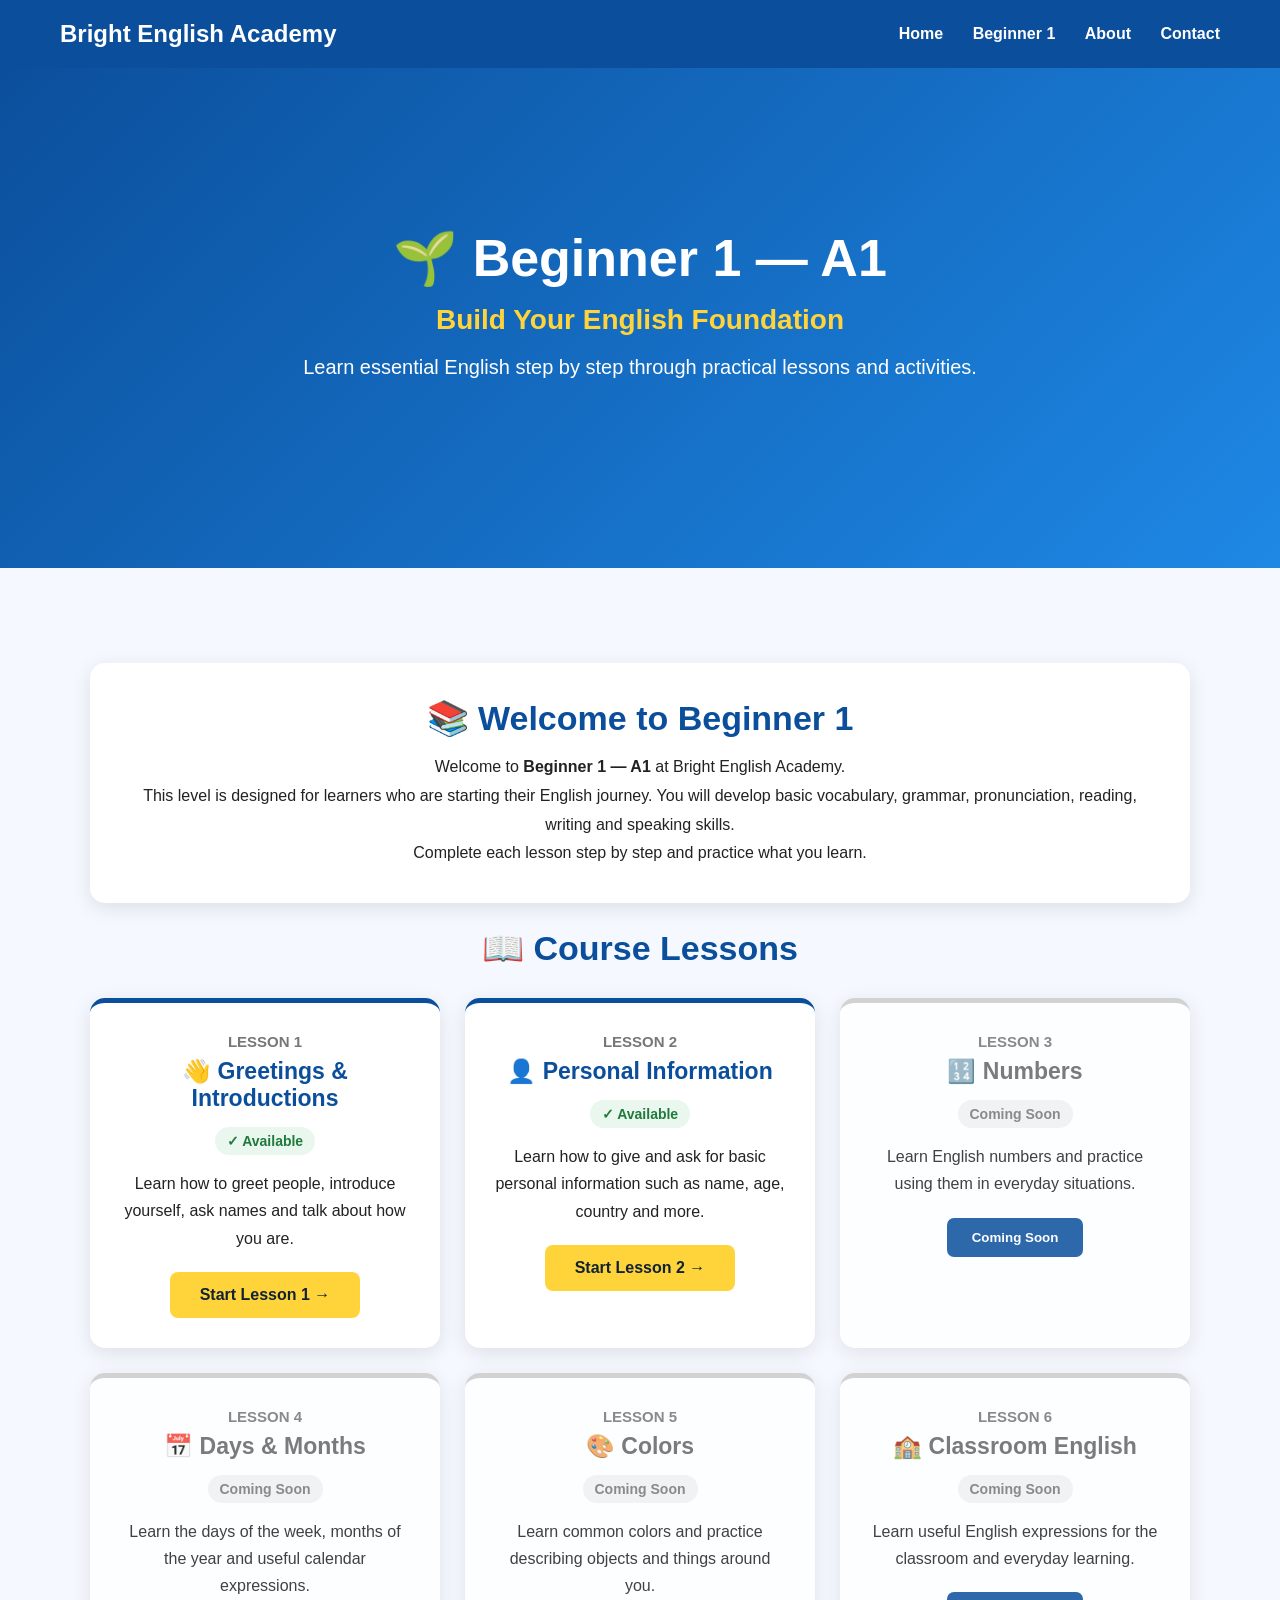
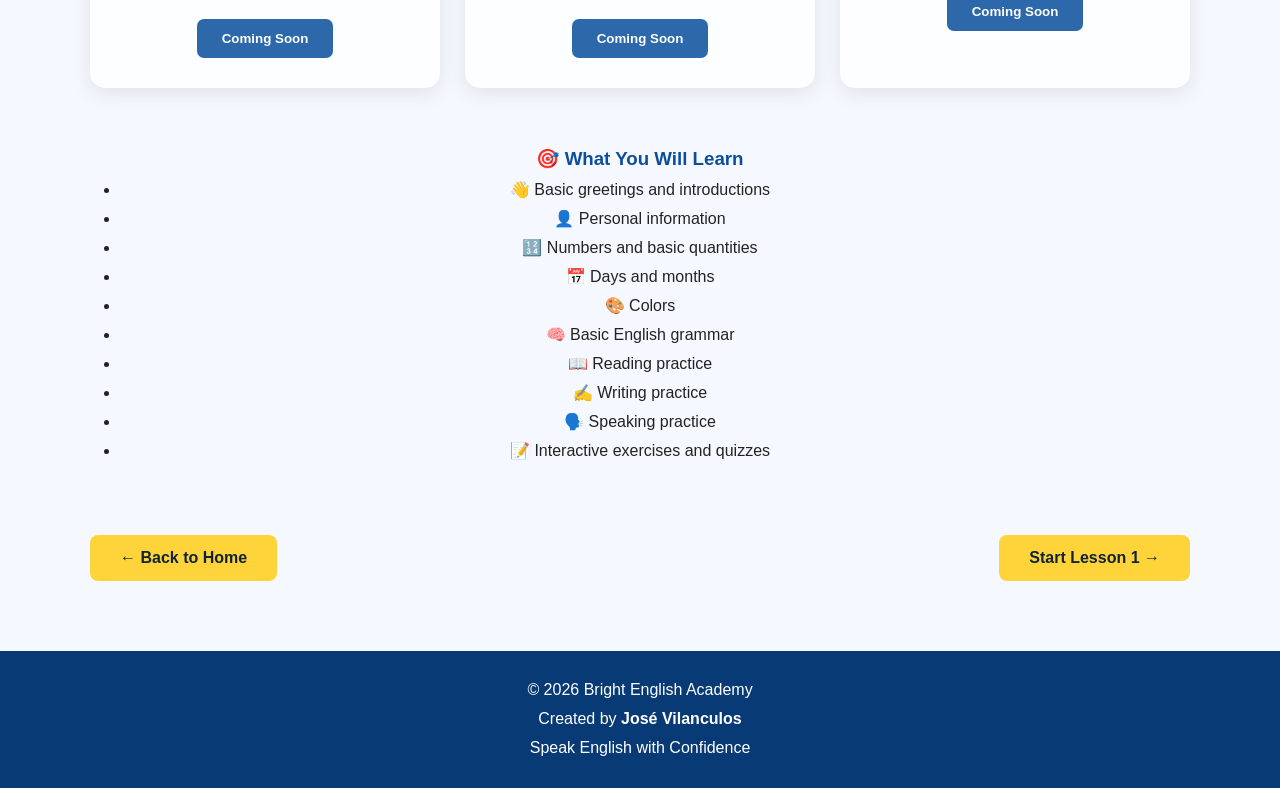
==== beginner1.html @ e166fc1c "Create beginner1.html" ====
<!DOCTYPE html>
<html lang="en">

<head>

    <meta charset="UTF-8">

    <meta name="viewport"
          content="width=device-width, initial-scale=1.0">

    <meta name="description"
          content="Bright English Academy - Beginner 1 A1 English course with structured lessons, vocabulary, grammar, reading, writing and speaking practice.">

    <title>Beginner 1 — A1 | Bright English Academy</title>

    <link rel="stylesheet" href="style.css">

    <style>

        .course-container {
            max-width: 1100px;
            margin: auto;
        }

        .course-intro {
            background: white;
            padding: 35px;
            margin: 25px 0;
            border-radius: 15px;
            box-shadow: 0 5px 20px rgba(0,0,0,0.10);
            text-align: center;
        }

        .course-intro h2 {
            color: #0b4f9c;
            margin-bottom: 15px;
        }

        .course-intro p {
            line-height: 1.8;
        }

        .lessons-grid {
            display: grid;
            grid-template-columns: repeat(auto-fit, minmax(280px, 1fr));
            gap: 25px;
            margin-top: 30px;
        }

        .lesson-item {
            background: white;
            padding: 30px;
            border-radius: 15px;
            box-shadow: 0 5px 20px rgba(0,0,0,0.10);
            transition: transform 0.2s ease,
                        box-shadow 0.2s ease;
        }

        .lesson-item:hover {
            transform: translateY(-5px);
            box-shadow: 0 8px 25px rgba(0,0,0,0.15);
        }

        .lesson-number {
            font-size: 15px;
            font-weight: bold;
            color: #777;
            margin-bottom: 8px;
            text-transform: uppercase;
        }

        .lesson-item h3 {
            color: #0b4f9c;
            font-size: 23px;
            margin-bottom: 15px;
        }

        .lesson-item p {
            line-height: 1.7;
            margin-bottom: 20px;
        }

        .lesson-item .button {
            display: inline-block;
        }

        .available {
            border-top: 5px solid #0b4f9c;
        }

        .coming-soon {
            border-top: 5px solid #ccc;
            opacity: 0.85;
        }

        .coming-soon h3 {
            color: #666;
        }

        .status {
            display: inline-block;
            padding: 6px 12px;
            border-radius: 20px;
            background: #e9f7ef;
            color: #217a3b;
            font-size: 14px;
            font-weight: bold;
            margin-bottom: 15px;
        }

        .status-soon {
            background: #f1f1f1;
            color: #777;
        }

        .course-info {
            background: #f5f9ff;
            padding: 30px;
            border-radius: 15px;
            margin-top: 30px;
        }

        .course-info h3 {
            color: #0b4f9c;
        }

        .course-info li {
            margin: 10px 0;
        }

        .navigation-buttons {
            display: flex;
            justify-content: space-between;
            gap: 15px;
            margin-top: 35px;
            flex-wrap: wrap;
        }

        @media (max-width: 700px) {

            .course-intro,
            .lesson-item,
            .course-info {
                padding: 20px;
            }

            .navigation-buttons {
                flex-direction: column;
            }

            .navigation-buttons .button {
                text-align: center;
            }

        }

    </style>

</head>


<body>


<!-- HEADER -->

<header>

    <div class="logo">
        Bright English Academy
    </div>

    <nav>

        <a href="index.html">
            Home
        </a>

        <a href="beginner1.html">
            Beginner 1
        </a>

        <a href="about.html">
            About
        </a>

        <a href="index.html#contact">
            Contact
        </a>

    </nav>

</header>


<!-- HERO -->

<section class="hero">

    <div>

        <h1>
            🌱 Beginner 1 — A1
        </h1>

        <h2>
            Build Your English Foundation
        </h2>

        <p>
            Learn essential English step by step
            through practical lessons and activities.
        </p>

    </div>

</section>


<!-- COURSE CONTENT -->

<section class="section">

<div class="course-container">


    <!-- INTRODUCTION -->

    <div class="course-intro">

        <h2>
            📚 Welcome to Beginner 1
        </h2>

        <p>

            Welcome to <strong>Beginner 1 — A1</strong>
            at Bright English Academy.

        </p>

        <p>

            This level is designed for learners
            who are starting their English journey.
            You will develop basic vocabulary,
            grammar, pronunciation, reading,
            writing and speaking skills.

        </p>

        <p>

            Complete each lesson step by step
            and practice what you learn.

        </p>

    </div>


    <!-- LESSONS -->

    <h2>
        📖 Course Lessons
    </h2>


    <div class="lessons-grid">


        <!-- LESSON 1 -->

        <div class="lesson-item available">

            <div class="lesson-number">
                Lesson 1
            </div>

            <h3>
                👋 Greetings & Introductions
            </h3>

            <span class="status">
                ✓ Available
            </span>

            <p>

                Learn how to greet people,
                introduce yourself, ask names
                and talk about how you are.

            </p>

            <a href="lesson1.html"
               class="button">

                Start Lesson 1 →

            </a>

        </div>


        <!-- LESSON 2 -->

        <div class="lesson-item available">

            <div class="lesson-number">
                Lesson 2
            </div>

            <h3>
                👤 Personal Information
            </h3>

            <span class="status">
                ✓ Available
            </span>

            <p>

                Learn how to give and ask for
                basic personal information such
                as name, age, country and more.

            </p>

            <a href="lesson2.html"
               class="button">

                Start Lesson 2 →

            </a>

        </div>


        <!-- LESSON 3 -->

        <div class="lesson-item coming-soon">

            <div class="lesson-number">
                Lesson 3
            </div>

            <h3>
                🔢 Numbers
            </h3>

            <span class="status status-soon">
                Coming Soon
            </span>

            <p>

                Learn English numbers and practice
                using them in everyday situations.

            </p>

            <button disabled>
                Coming Soon
            </button>

        </div>


        <!-- LESSON 4 -->

        <div class="lesson-item coming-soon">

            <div class="lesson-number">
                Lesson 4
            </div>

            <h3>
                📅 Days & Months
            </h3>

            <span class="status status-soon">
                Coming Soon
            </span>

            <p>

                Learn the days of the week,
                months of the year and useful
                calendar expressions.

            </p>

            <button disabled>
                Coming Soon
            </button>

        </div>


        <!-- LESSON 5 -->

        <div class="lesson-item coming-soon">

            <div class="lesson-number">
                Lesson 5
            </div>

            <h3>
                🎨 Colors
            </h3>

            <span class="status status-soon">
                Coming Soon
            </span>

            <p>

                Learn common colors and practice
                describing objects and things around you.

            </p>

            <button disabled>
                Coming Soon
            </button>

        </div>


        <!-- LESSON 6 -->

        <div class="lesson-item coming-soon">

            <div class="lesson-number">
                Lesson 6
            </div>

            <h3>
                🏫 Classroom English
            </h3>

            <span class="status status-soon">
                Coming Soon
            </span>

            <p>

                Learn useful English expressions
                for the classroom and everyday learning.

            </p>

            <button disabled>
                Coming Soon
            </button>

        </div>


    </div>


    <!-- COURSE INFORMATION -->

    <div class="course-info">

        <h3>
            🎯 What You Will Learn
        </h3>

        <ul>

            <li>
                👋 Basic greetings and introductions
            </li>

            <li>
                👤 Personal information
            </li>

            <li>
                🔢 Numbers and basic quantities
            </li>

            <li>
                📅 Days and months
            </li>

            <li>
                🎨 Colors
            </li>

            <li>
                🧠 Basic English grammar
            </li>

            <li>
                📖 Reading practice
            </li>

            <li>
                ✍️ Writing practice
            </li>

            <li>
                🗣️ Speaking practice
            </li>

            <li>
                📝 Interactive exercises and quizzes
            </li>

        </ul>

    </div>


    <!-- NAVIGATION -->

    <div class="navigation-buttons">

        <a href="index.html"
           class="button">

            ← Back to Home

        </a>

        <a href="lesson1.html"
           class="button">

            Start Lesson 1 →

        </a>

    </div>


</div>

</section>


<!-- FOOTER -->

<footer>

    <p>
        © 2026 Bright English Academy
    </p>

    <p>
        Created by <strong>José Vilanculos</strong>
    </p>

    <p>
        Speak English with Confidence
    </p>

</footer>


</body>

</html>
---- style.css ----
* {
    margin: 0;
    padding: 0;
    box-sizing: border-box;
}

body {
    font-family: Arial, sans-serif;
    background: #f5f9ff;
    color: #222;
}

header {
    background: #0b4f9c;
    color: white;
    padding: 20px 60px;
    display: flex;
    justify-content: space-between;
    align-items: center;
}

.logo {
    font-size: 24px;
    font-weight: bold;
}

nav a {
    color: white;
    text-decoration: none;
    margin-left: 25px;
    font-weight: bold;
}

nav a:hover {
    color: #ffd43b;
}

.hero {
    min-height: 500px;
    display: flex;
    align-items: center;
    justify-content: center;
    text-align: center;
    padding: 50px 20px;
    background: linear-gradient(135deg, #0b4f9c, #1e88e5);
    color: white;
}

.hero h1 {
    font-size: 52px;
    margin-bottom: 15px;
}

.hero h2 {
    font-size: 28px;
    color: #ffd43b;
    margin-bottom: 20px;
}

.hero p {
    font-size: 20px;
    margin-bottom: 30px;
}

.button {
    display: inline-block;
    background: #ffd43b;
    color: #123;
    padding: 14px 30px;
    border-radius: 8px;
    text-decoration: none;
    font-weight: bold;
}

.button:hover {
    background: white;
}

.section {
    padding: 70px 20px;
    text-align: center;
}

.section h2 {
    color: #0b4f9c;
    font-size: 34px;
    margin-bottom: 30px;
}

.card {
    max-width: 500px;
    margin: auto;
    background: white;
    padding: 35px;
    border-radius: 15px;
    box-shadow: 0 5px 20px rgba(0, 0, 0, 0.12);
}

.card h3 {
    color: #0b4f9c;
    font-size: 28px;
    margin-bottom: 15px;
}

.card p {
    line-height: 1.7;
    margin-bottom: 20px;
}

button {
    background: #0b4f9c;
    color: white;
    border: none;
    padding: 12px 25px;
    border-radius: 7px;
    cursor: pointer;
    font-weight: bold;
}

button:hover {
    background: #083b75;
}

#about p,
#contact p {
    max-width: 700px;
    margin: 12px auto;
    line-height: 1.7;
}

footer {
    background: #083b75;
    color: white;
    text-align: center;
    padding: 25px;
    line-height: 1.8;
}
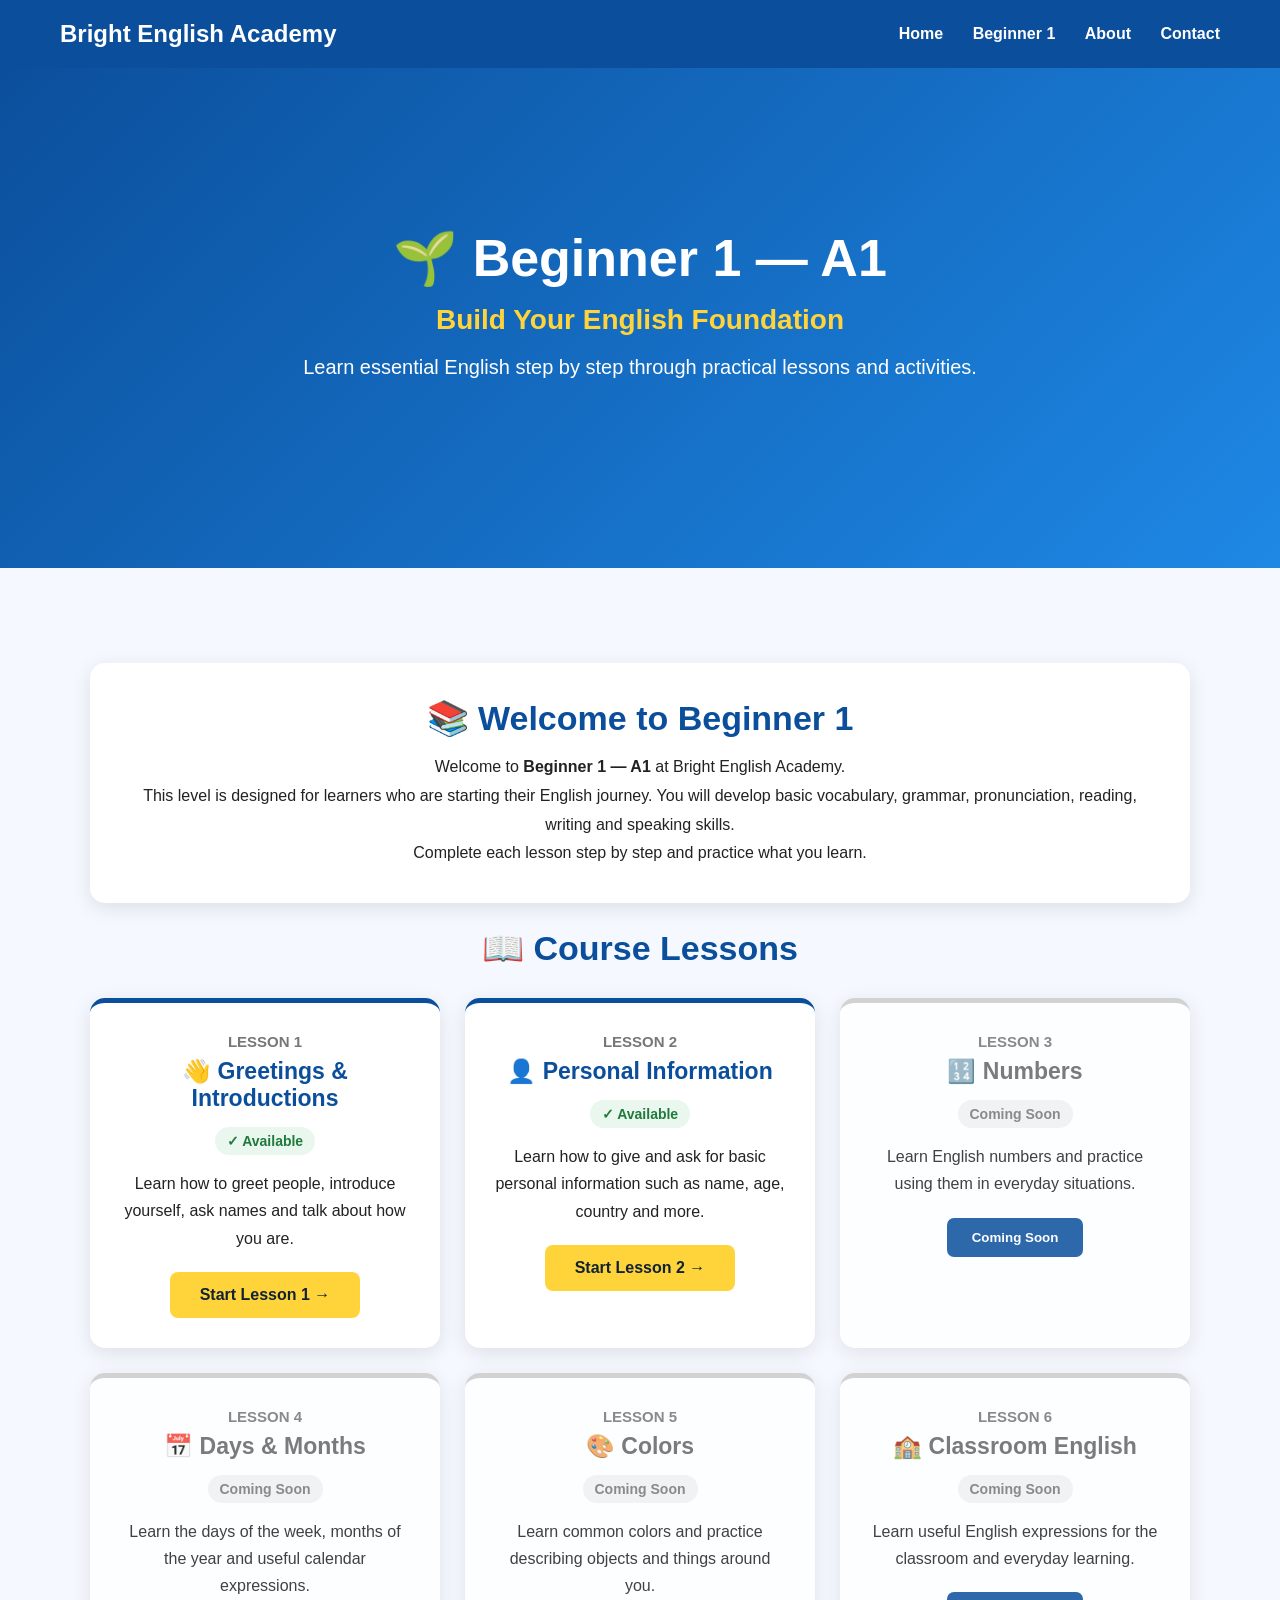
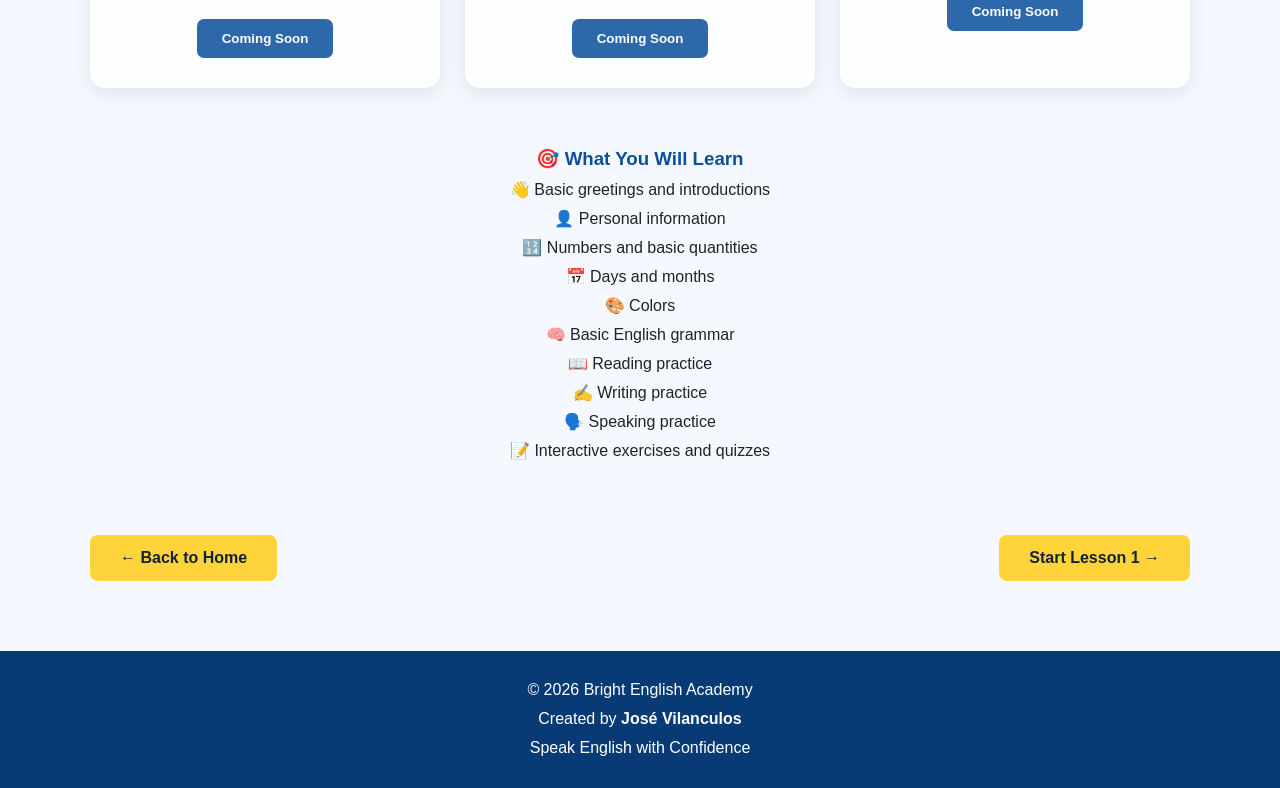
==== commit c5d2776b: "Update beginner1.html" ====
--- a/beginner1.html
+++ b/beginner1.html
@@ -469,7 +469,7 @@
             🎯 What You Will Learn
         </h3>
 
-        <ul>
+        <ul style="list-style: none; padding-left: 0;">
 
             <li>
                 👋 Basic greetings and introductions
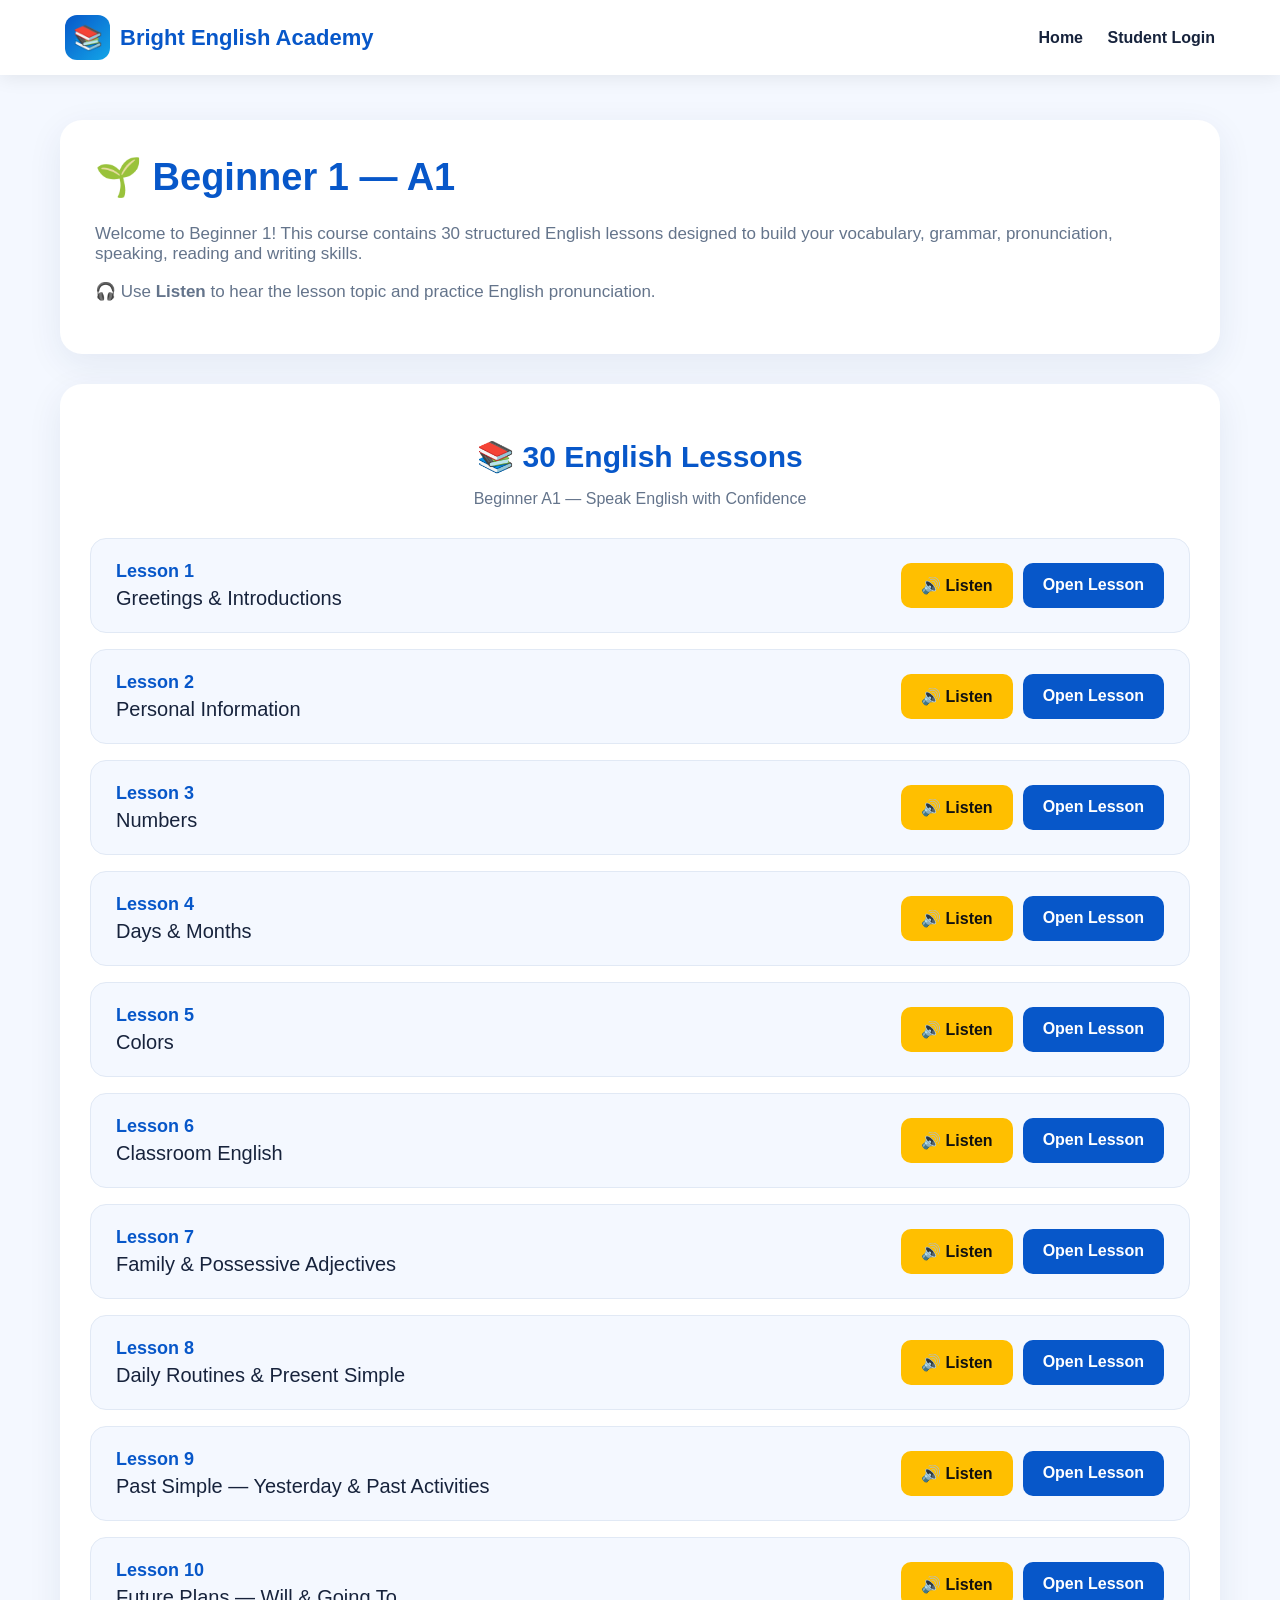
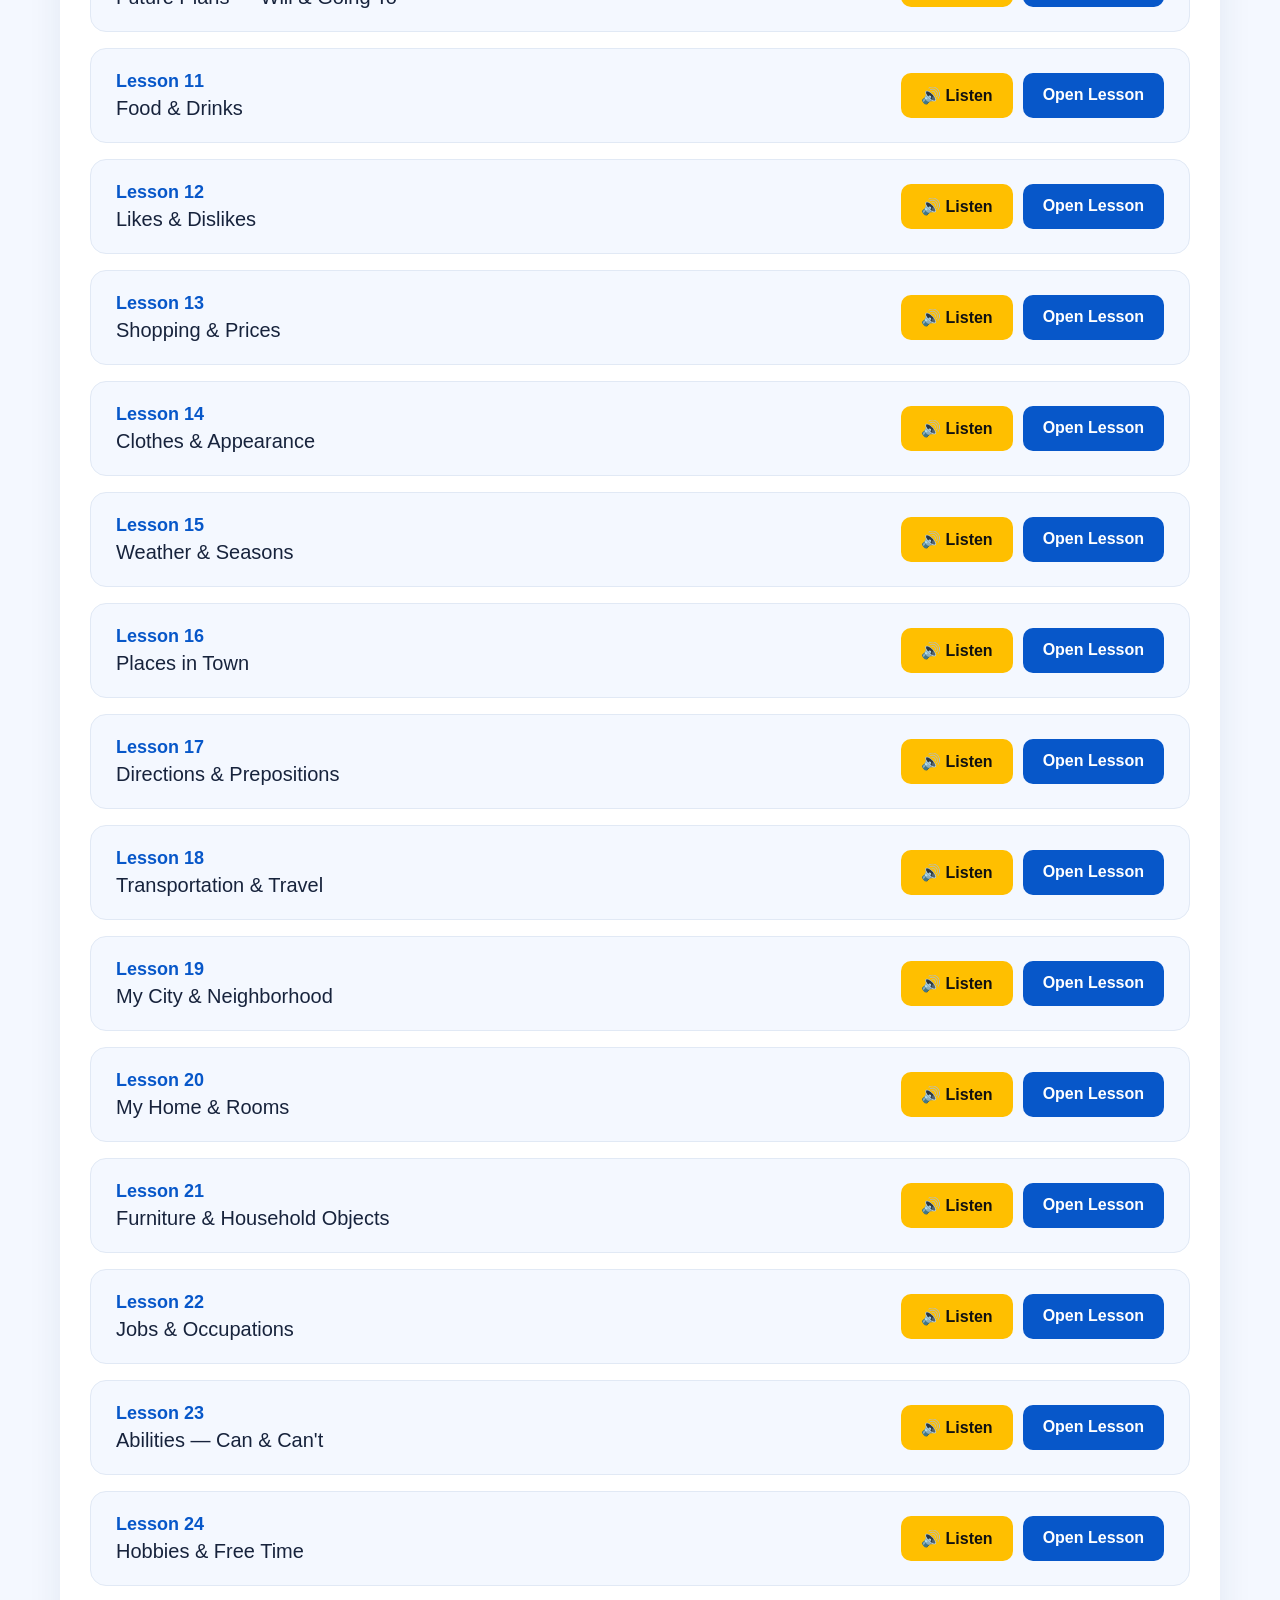
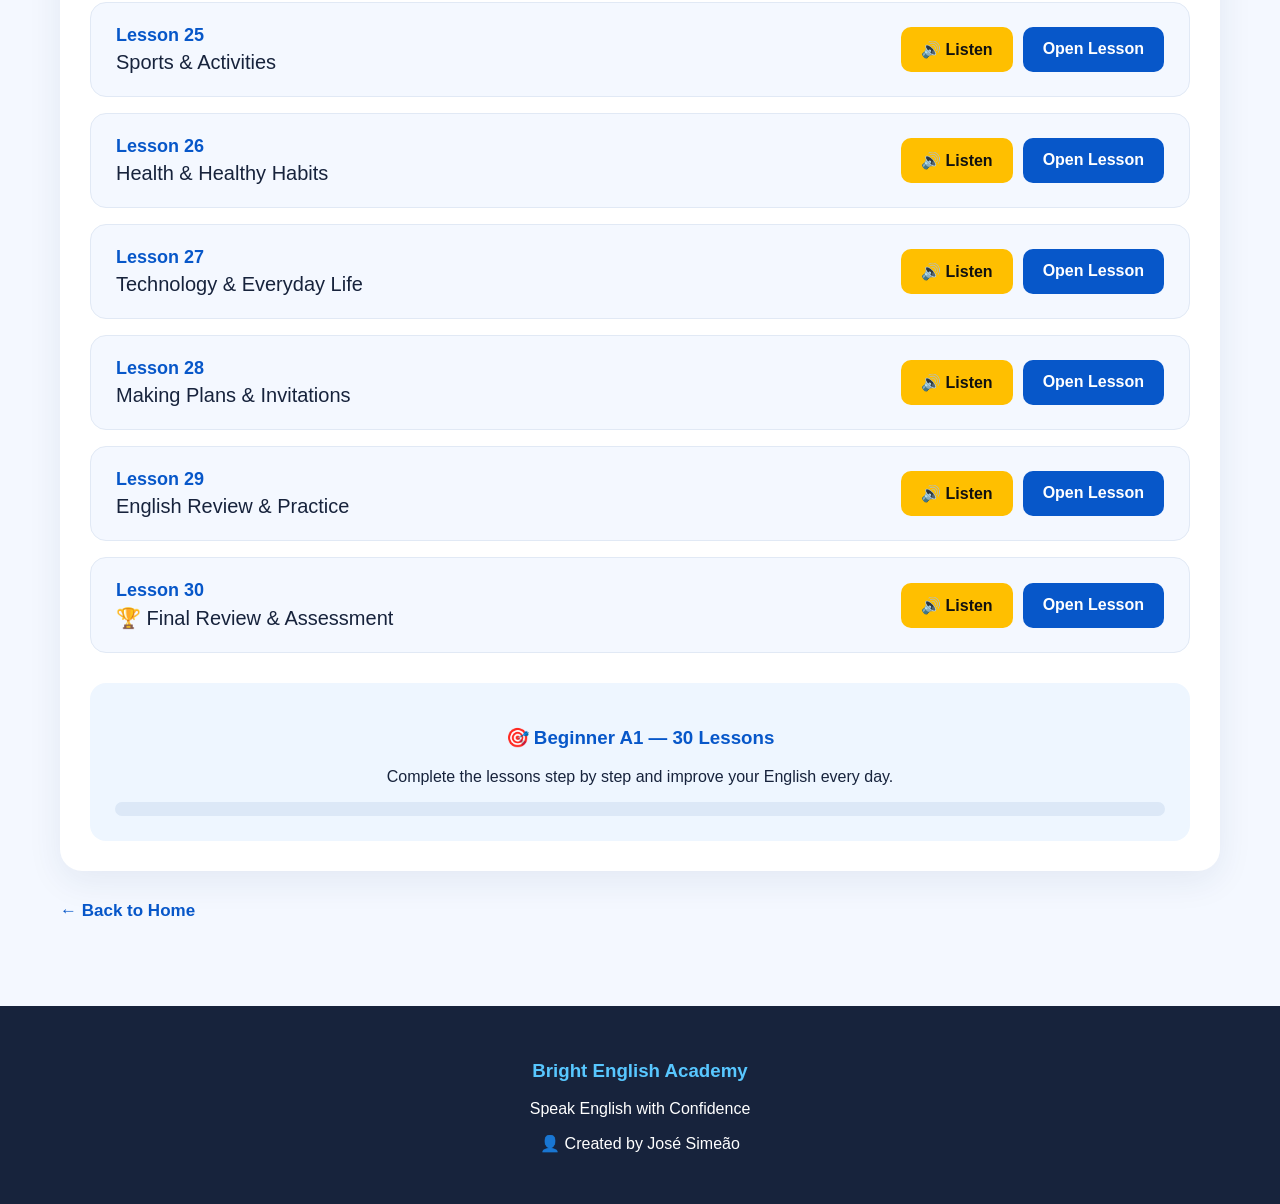
==== commit 16194b8e: "Add files via upload" ====
--- a/beginner1.html
+++ b/beginner1.html
@@ -1,566 +1,1582 @@
-<!DOCTYPE html>
-<html lang="en">
-
-<head>
-
-    <meta charset="UTF-8">
-
-    <meta name="viewport"
-          content="width=device-width, initial-scale=1.0">
-
-    <meta name="description"
-          content="Bright English Academy - Beginner 1 A1 English course with structured lessons, vocabulary, grammar, reading, writing and speaking practice.">
-
-    <title>Beginner 1 — A1 | Bright English Academy</title>
-
-    <link rel="stylesheet" href="style.css">
-
-    <style>
-
-        .course-container {
-            max-width: 1100px;
-            margin: auto;
-        }
-
-        .course-intro {
-            background: white;
-            padding: 35px;
-            margin: 25px 0;
-            border-radius: 15px;
-            box-shadow: 0 5px 20px rgba(0,0,0,0.10);
-            text-align: center;
-        }
-
-        .course-intro h2 {
-            color: #0b4f9c;
-            margin-bottom: 15px;
-        }
-
-        .course-intro p {
-            line-height: 1.8;
-        }
-
-        .lessons-grid {
-            display: grid;
-            grid-template-columns: repeat(auto-fit, minmax(280px, 1fr));
-            gap: 25px;
-            margin-top: 30px;
-        }
-
-        .lesson-item {
-            background: white;
-            padding: 30px;
-            border-radius: 15px;
-            box-shadow: 0 5px 20px rgba(0,0,0,0.10);
-            transition: transform 0.2s ease,
-                        box-shadow 0.2s ease;
-        }
-
-        .lesson-item:hover {
-            transform: translateY(-5px);
-            box-shadow: 0 8px 25px rgba(0,0,0,0.15);
-        }
-
-        .lesson-number {
-            font-size: 15px;
-            font-weight: bold;
-            color: #777;
-            margin-bottom: 8px;
-            text-transform: uppercase;
-        }
-
-        .lesson-item h3 {
-            color: #0b4f9c;
-            font-size: 23px;
-            margin-bottom: 15px;
-        }
-
-        .lesson-item p {
-            line-height: 1.7;
-            margin-bottom: 20px;
-        }
-
-        .lesson-item .button {
-            display: inline-block;
-        }
-
-        .available {
-            border-top: 5px solid #0b4f9c;
-        }
-
-        .coming-soon {
-            border-top: 5px solid #ccc;
-            opacity: 0.85;
-        }
-
-        .coming-soon h3 {
-            color: #666;
-        }
-
-        .status {
-            display: inline-block;
-            padding: 6px 12px;
-            border-radius: 20px;
-            background: #e9f7ef;
-            color: #217a3b;
-            font-size: 14px;
-            font-weight: bold;
-            margin-bottom: 15px;
-        }
-
-        .status-soon {
-            background: #f1f1f1;
-            color: #777;
-        }
-
-        .course-info {
-            background: #f5f9ff;
-            padding: 30px;
-            border-radius: 15px;
-            margin-top: 30px;
-        }
-
-        .course-info h3 {
-            color: #0b4f9c;
-        }
-
-        .course-info li {
-            margin: 10px 0;
-        }
-
-        .navigation-buttons {
-            display: flex;
-            justify-content: space-between;
-            gap: 15px;
-            margin-top: 35px;
-            flex-wrap: wrap;
-        }
-
-        @media (max-width: 700px) {
-
-            .course-intro,
-            .lesson-item,
-            .course-info {
-                padding: 20px;
-            }
-
-            .navigation-buttons {
-                flex-direction: column;
-            }
-
-            .navigation-buttons .button {
-                text-align: center;
-            }
-
-        }
-
-    </style>
-
-</head>
-
-
-<body>
-
-
-<!-- HEADER -->
-
-<header>
-
-    <div class="logo">
-        Bright English Academy
-    </div>
-
-    <nav>
-
-        <a href="index.html">
-            Home
-        </a>
-
-        <a href="beginner1.html">
-            Beginner 1
-        </a>
-
-        <a href="about.html">
-            About
-        </a>
-
-        <a href="index.html#contact">
-            Contact
-        </a>
-
-    </nav>
-
-</header>
-
-
-<!-- HERO -->
-
-<section class="hero">
-
-    <div>
-
-        <h1>
-            🌱 Beginner 1 — A1
-        </h1>
-
-        <h2>
-            Build Your English Foundation
-        </h2>
-
-        <p>
-            Learn essential English step by step
-            through practical lessons and activities.
-        </p>
-
-    </div>
-
-</section>
-
-
-<!-- COURSE CONTENT -->
-
-<section class="section">
-
-<div class="course-container">
-
-
-    <!-- INTRODUCTION -->
-
-    <div class="course-intro">
-
-        <h2>
-            📚 Welcome to Beginner 1
-        </h2>
-
-        <p>
-
-            Welcome to <strong>Beginner 1 — A1</strong>
-            at Bright English Academy.
-
-        </p>
-
-        <p>
-
-            This level is designed for learners
-            who are starting their English journey.
-            You will develop basic vocabulary,
-            grammar, pronunciation, reading,
-            writing and speaking skills.
-
-        </p>
-
-        <p>
-
-            Complete each lesson step by step
-            and practice what you learn.
-
-        </p>
-
-    </div>
-
-
-    <!-- LESSONS -->
-
-    <h2>
-        📖 Course Lessons
-    </h2>
-
-
-    <div class="lessons-grid">
-
-
-        <!-- LESSON 1 -->
-
-        <div class="lesson-item available">
-
-            <div class="lesson-number">
-                Lesson 1
-            </div>
-
-            <h3>
-                👋 Greetings & Introductions
-            </h3>
-
-            <span class="status">
-                ✓ Available
-            </span>
-
-            <p>
-
-                Learn how to greet people,
-                introduce yourself, ask names
-                and talk about how you are.
-
-            </p>
-
-            <a href="lesson1.html"
-               class="button">
-
-                Start Lesson 1 →
-
-            </a>
-
-        </div>
-
-
-        <!-- LESSON 2 -->
-
-        <div class="lesson-item available">
-
-            <div class="lesson-number">
-                Lesson 2
-            </div>
-
-            <h3>
-                👤 Personal Information
-            </h3>
-
-            <span class="status">
-                ✓ Available
-            </span>
-
-            <p>
-
-                Learn how to give and ask for
-                basic personal information such
-                as name, age, country and more.
-
-            </p>
-
-            <a href="lesson2.html"
-               class="button">
-
-                Start Lesson 2 →
-
-            </a>
-
-        </div>
-
-
-        <!-- LESSON 3 -->
-
-        <div class="lesson-item coming-soon">
-
-            <div class="lesson-number">
-                Lesson 3
-            </div>
-
-            <h3>
-                🔢 Numbers
-            </h3>
-
-            <span class="status status-soon">
-                Coming Soon
-            </span>
-
-            <p>
-
-                Learn English numbers and practice
-                using them in everyday situations.
-
-            </p>
-
-            <button disabled>
-                Coming Soon
-            </button>
-
-        </div>
-
-
-        <!-- LESSON 4 -->
-
-        <div class="lesson-item coming-soon">
-
-            <div class="lesson-number">
-                Lesson 4
-            </div>
-
-            <h3>
-                📅 Days & Months
-            </h3>
-
-            <span class="status status-soon">
-                Coming Soon
-            </span>
-
-            <p>
-
-                Learn the days of the week,
-                months of the year and useful
-                calendar expressions.
-
-            </p>
-
-            <button disabled>
-                Coming Soon
-            </button>
-
-        </div>
-
-
-        <!-- LESSON 5 -->
-
-        <div class="lesson-item coming-soon">
-
-            <div class="lesson-number">
-                Lesson 5
-            </div>
-
-            <h3>
-                🎨 Colors
-            </h3>
-
-            <span class="status status-soon">
-                Coming Soon
-            </span>
-
-            <p>
-
-                Learn common colors and practice
-                describing objects and things around you.
-
-            </p>
-
-            <button disabled>
-                Coming Soon
-            </button>
-
-        </div>
-
-
-        <!-- LESSON 6 -->
-
-        <div class="lesson-item coming-soon">
-
-            <div class="lesson-number">
-                Lesson 6
-            </div>
-
-            <h3>
-                🏫 Classroom English
-            </h3>
-
-            <span class="status status-soon">
-                Coming Soon
-            </span>
-
-            <p>
-
-                Learn useful English expressions
-                for the classroom and everyday learning.
-
-            </p>
-
-            <button disabled>
-                Coming Soon
-            </button>
-
-        </div>
-
-
-    </div>
-
-
-    <!-- COURSE INFORMATION -->
-
-    <div class="course-info">
-
-        <h3>
-            🎯 What You Will Learn
-        </h3>
-
-        <ul style="list-style: none; padding-left: 0;">
-
-            <li>
-                👋 Basic greetings and introductions
-            </li>
-
-            <li>
-                👤 Personal information
-            </li>
-
-            <li>
-                🔢 Numbers and basic quantities
-            </li>
-
-            <li>
-                📅 Days and months
-            </li>
-
-            <li>
-                🎨 Colors
-            </li>
-
-            <li>
-                🧠 Basic English grammar
-            </li>
-
-            <li>
-                📖 Reading practice
-            </li>
-
-            <li>
-                ✍️ Writing practice
-            </li>
-
-            <li>
-                🗣️ Speaking practice
-            </li>
-
-            <li>
-                📝 Interactive exercises and quizzes
-            </li>
-
-        </ul>
-
-    </div>
-
-
-    <!-- NAVIGATION -->
-
-    <div class="navigation-buttons">
-
-        <a href="index.html"
-           class="button">
-
-            ← Back to Home
-
-        </a>
-
-        <a href="lesson1.html"
-           class="button">
-
-            Start Lesson 1 →
-
-        </a>
-
-    </div>
-
-
-</div>
-
-</section>
-
-
-<!-- FOOTER -->
-
-<footer>
-
-    <p>
-        © 2026 Bright English Academy
-    </p>
-
-    <p>
-        Created by <strong>José Vilanculos</strong>
-    </p>
-
-    <p>
-        Speak English with Confidence
-    </p>
-
-</footer>
-
-
-</body>
-
-</html>
+<!DOCTYPE html>
+<html lang="en">
+
+<head>
+
+<meta charset="UTF-8">
+
+<meta name="viewport"
+      content="width=device-width, initial-scale=1.0">
+
+<meta name="description"
+      content="Bright English Academy - Beginner A1 English Course">
+
+<title>Beginner 1 A1 | Bright English Academy</title>
+
+<style>
+
+* {
+    box-sizing: border-box;
+}
+
+body {
+    margin: 0;
+    font-family: Arial, Helvetica, sans-serif;
+    background: #f4f8ff;
+    color: #17233c;
+}
+
+/* =========================
+   HEADER
+========================= */
+
+header {
+    background: white;
+    box-shadow: 0 3px 18px rgba(0,0,0,.08);
+    position: sticky;
+    top: 0;
+    z-index: 1000;
+}
+
+.header-container {
+    max-width: 1200px;
+    margin: auto;
+    padding: 15px 25px;
+
+    display: flex;
+    justify-content: space-between;
+    align-items: center;
+    gap: 20px;
+}
+
+.logo {
+    display: flex;
+    align-items: center;
+    gap: 10px;
+
+    color: #0757c9;
+    font-size: 22px;
+    font-weight: 800;
+}
+
+.logo-icon {
+    width: 45px;
+    height: 45px;
+
+    display: flex;
+    align-items: center;
+    justify-content: center;
+
+    border-radius: 12px;
+
+    background: linear-gradient(
+        135deg,
+        #0757c9,
+        #13a6e8
+    );
+
+    color: white;
+    font-size: 24px;
+}
+
+nav a {
+    text-decoration: none;
+    color: #17233c;
+    font-weight: bold;
+    margin-left: 20px;
+}
+
+nav a:hover {
+    color: #0757c9;
+}
+
+/* =========================
+   CONTAINER
+========================= */
+
+.container {
+    max-width: 1200px;
+    margin: auto;
+    padding: 45px 20px;
+}
+
+/* =========================
+   INTRO
+========================= */
+
+.intro {
+    background: white;
+    padding: 35px;
+
+    border-radius: 22px;
+
+    box-shadow:
+        0 10px 35px rgba(20,53,100,.08);
+
+    margin-bottom: 30px;
+}
+
+.intro h1 {
+    color: #0757c9;
+    margin-top: 0;
+    font-size: 38px;
+}
+
+.intro p {
+    color: #64748b;
+    font-size: 17px;
+}
+
+/* =========================
+   COURSE CARD
+========================= */
+
+.course-card {
+    background: white;
+
+    border-radius: 22px;
+
+    padding: 30px;
+
+    box-shadow:
+        0 10px 35px rgba(20,53,100,.08);
+}
+
+.course-title {
+    text-align: center;
+    margin-bottom: 30px;
+}
+
+.course-title h2 {
+    color: #0757c9;
+    font-size: 30px;
+    margin-bottom: 8px;
+}
+
+.course-title p {
+    color: #64748b;
+}
+
+/* =========================
+   LESSON
+========================= */
+
+.lesson {
+    background: #f4f8ff;
+
+    border-radius: 16px;
+
+    padding: 22px 25px;
+
+    margin-bottom: 16px;
+
+    display: flex;
+
+    justify-content: space-between;
+
+    align-items: center;
+
+    gap: 20px;
+
+    border: 1px solid #e1e9f5;
+
+    transition: .25s;
+}
+
+.lesson:hover {
+    transform: translateY(-2px);
+
+    box-shadow:
+        0 8px 22px rgba(20,53,100,.08);
+}
+
+.lesson-info {
+    flex: 1;
+}
+
+.lesson-number {
+    color: #0757c9;
+
+    font-weight: 800;
+
+    font-size: 18px;
+
+    margin-bottom: 5px;
+}
+
+.lesson-title {
+    font-size: 20px;
+
+    color: #17233c;
+}
+
+/* =========================
+   BUTTONS
+========================= */
+
+.lesson-buttons {
+    display: flex;
+
+    gap: 10px;
+
+    flex-wrap: wrap;
+}
+
+.listen-btn,
+.open-btn {
+    border: none;
+
+    padding: 13px 20px;
+
+    border-radius: 10px;
+
+    font-size: 16px;
+
+    font-weight: bold;
+
+    cursor: pointer;
+
+    text-decoration: none;
+
+    display: inline-block;
+
+    transition: .2s;
+}
+
+.listen-btn {
+    background: #ffbf00;
+
+    color: #111;
+}
+
+.listen-btn:hover {
+    background: #e6a900;
+
+    transform: translateY(-2px);
+}
+
+.open-btn {
+    background: #0757c9;
+
+    color: white;
+}
+
+.open-btn:hover {
+    background: #06469f;
+
+    transform: translateY(-2px);
+}
+
+/* =========================
+   PROGRESS
+========================= */
+
+.progress-box {
+    margin-top: 30px;
+
+    padding: 25px;
+
+    border-radius: 16px;
+
+    background: #eef6ff;
+
+    text-align: center;
+}
+
+.progress-box h3 {
+    color: #0757c9;
+}
+
+.progress-bar {
+    width: 100%;
+
+    height: 14px;
+
+    background: #dce8f7;
+
+    border-radius: 20px;
+
+    overflow: hidden;
+
+    margin-top: 15px;
+}
+
+.progress-fill {
+    width: 0%;
+
+    height: 100%;
+
+    background: linear-gradient(
+        90deg,
+        #0757c9,
+        #13a6e8
+    );
+
+    border-radius: 20px;
+}
+
+/* =========================
+   BACK
+========================= */
+
+.back {
+    display: inline-block;
+
+    margin-top: 30px;
+
+    color: #0757c9;
+
+    text-decoration: none;
+
+    font-weight: bold;
+
+    font-size: 17px;
+}
+
+.back:hover {
+    text-decoration: underline;
+}
+
+/* =========================
+   FOOTER
+========================= */
+
+footer {
+    margin-top: 40px;
+
+    background: #17233c;
+
+    color: white;
+
+    text-align: center;
+
+    padding: 35px 20px;
+}
+
+footer h3 {
+    color: #58c7ff;
+}
+
+/* =========================
+   MOBILE
+========================= */
+
+@media(max-width:700px) {
+
+    .header-container {
+        flex-direction: column;
+    }
+
+    nav a {
+        margin: 0 8px;
+    }
+
+    .intro h1 {
+        font-size: 30px;
+    }
+
+    .lesson {
+        flex-direction: column;
+
+        align-items: flex-start;
+    }
+
+    .lesson-buttons {
+        width: 100%;
+    }
+
+    .listen-btn,
+    .open-btn {
+        flex: 1;
+
+        text-align: center;
+    }
+
+}
+
+</style>
+
+</head>
+
+
+<body>
+
+
+<!-- =========================
+     HEADER
+========================= -->
+
+<header>
+
+<div class="header-container">
+
+    <div class="logo">
+
+        <span class="logo-icon">
+            📚
+        </span>
+
+        Bright English Academy
+
+    </div>
+
+
+    <nav>
+
+        <a href="index.html">
+            Home
+        </a>
+
+        <a href="student-login.html">
+            Student Login
+        </a>
+
+    </nav>
+
+</div>
+
+</header>
+
+
+<!-- =========================
+     MAIN
+========================= -->
+
+<div class="container">
+
+
+<!-- INTRO -->
+
+<div class="intro">
+
+    <h1>
+        🌱 Beginner 1 — A1
+    </h1>
+
+    <p>
+        Welcome to Beginner 1!
+        This course contains 30 structured
+        English lessons designed to build
+        your vocabulary, grammar,
+        pronunciation, speaking, reading
+        and writing skills.
+    </p>
+
+    <p>
+        🎧 Use <strong>Listen</strong> to hear
+        the lesson topic and practice English
+        pronunciation.
+    </p>
+
+</div>
+
+
+<!-- COURSE -->
+
+<div class="course-card">
+
+<div class="course-title">
+
+    <h2>
+        📚 30 English Lessons
+    </h2>
+
+    <p>
+        Beginner A1 — Speak English with Confidence
+    </p>
+
+</div>
+
+
+<!-- =========================
+     LESSON 1
+========================= -->
+
+<div class="lesson">
+
+<div class="lesson-info">
+
+<div class="lesson-number">
+Lesson 1
+</div>
+
+<div class="lesson-title">
+Greetings & Introductions
+</div>
+
+</div>
+
+<div class="lesson-buttons">
+
+<button class="listen-btn"
+onclick="speak('Lesson 1. Greetings and Introductions')">
+🔊 Listen
+</button>
+
+<a href="lesson1.html"
+class="open-btn">
+Open Lesson
+</a>
+
+</div>
+
+</div>
+
+
+<!-- LESSON 2 -->
+
+<div class="lesson">
+
+<div class="lesson-info">
+
+<div class="lesson-number">
+Lesson 2
+</div>
+
+<div class="lesson-title">
+Personal Information
+</div>
+
+</div>
+
+<div class="lesson-buttons">
+
+<button class="listen-btn"
+onclick="speak('Lesson 2. Personal Information')">
+🔊 Listen
+</button>
+
+<a href="lesson2.html"
+class="open-btn">
+Open Lesson
+</a>
+
+</div>
+
+</div>
+
+
+<!-- LESSON 3 -->
+
+<div class="lesson">
+
+<div class="lesson-info">
+
+<div class="lesson-number">
+Lesson 3
+</div>
+
+<div class="lesson-title">
+Numbers
+</div>
+
+</div>
+
+<div class="lesson-buttons">
+
+<button class="listen-btn"
+onclick="speak('Lesson 3. Numbers')">
+🔊 Listen
+</button>
+
+<a href="lesson3.html"
+class="open-btn">
+Open Lesson
+</a>
+
+</div>
+
+</div>
+
+
+<!-- LESSON 4 -->
+
+<div class="lesson">
+
+<div class="lesson-info">
+
+<div class="lesson-number">
+Lesson 4
+</div>
+
+<div class="lesson-title">
+Days & Months
+</div>
+
+</div>
+
+<div class="lesson-buttons">
+
+<button class="listen-btn"
+onclick="speak('Lesson 4. Days and Months')">
+🔊 Listen
+</button>
+
+<a href="lesson4.html"
+class="open-btn">
+Open Lesson
+</a>
+
+</div>
+
+</div>
+
+
+<!-- LESSON 5 -->
+
+<div class="lesson">
+
+<div class="lesson-info">
+
+<div class="lesson-number">
+Lesson 5
+</div>
+
+<div class="lesson-title">
+Colors
+</div>
+
+</div>
+
+<div class="lesson-buttons">
+
+<button class="listen-btn"
+onclick="speak('Lesson 5. Colors')">
+🔊 Listen
+</button>
+
+<a href="lesson5.html"
+class="open-btn">
+Open Lesson
+</a>
+
+</div>
+
+</div>
+
+
+<!-- LESSON 6 -->
+
+<div class="lesson">
+
+<div class="lesson-info">
+
+<div class="lesson-number">
+Lesson 6
+</div>
+
+<div class="lesson-title">
+Classroom English
+</div>
+
+</div>
+
+<div class="lesson-buttons">
+
+<button class="listen-btn"
+onclick="speak('Lesson 6. Classroom English')">
+🔊 Listen
+</button>
+
+<a href="lesson6.html"
+class="open-btn">
+Open Lesson
+</a>
+
+</div>
+
+</div>
+
+
+<!-- LESSON 7 -->
+
+<div class="lesson">
+
+<div class="lesson-info">
+
+<div class="lesson-number">
+Lesson 7
+</div>
+
+<div class="lesson-title">
+Family & Possessive Adjectives
+</div>
+
+</div>
+
+<div class="lesson-buttons">
+
+<button class="listen-btn"
+onclick="speak('Lesson 7. Family and Possessive Adjectives')">
+🔊 Listen
+</button>
+
+<a href="lesson7.html"
+class="open-btn">
+Open Lesson
+</a>
+
+</div>
+
+</div>
+
+
+<!-- LESSON 8 -->
+
+<div class="lesson">
+
+<div class="lesson-info">
+
+<div class="lesson-number">
+Lesson 8
+</div>
+
+<div class="lesson-title">
+Daily Routines & Present Simple
+</div>
+
+</div>
+
+<div class="lesson-buttons">
+
+<button class="listen-btn"
+onclick="speak('Lesson 8. Daily Routines and Present Simple')">
+🔊 Listen
+</button>
+
+<a href="lesson8.html"
+class="open-btn">
+Open Lesson
+</a>
+
+</div>
+
+</div>
+
+
+<!-- LESSON 9 -->
+
+<div class="lesson">
+
+<div class="lesson-info">
+
+<div class="lesson-number">
+Lesson 9
+</div>
+
+<div class="lesson-title">
+Past Simple — Yesterday & Past Activities
+</div>
+
+</div>
+
+<div class="lesson-buttons">
+
+<button class="listen-btn"
+onclick="speak('Lesson 9. Past Simple. Yesterday and Past Activities')">
+🔊 Listen
+</button>
+
+<a href="lesson9.html"
+class="open-btn">
+Open Lesson
+</a>
+
+</div>
+
+</div>
+
+
+<!-- LESSON 10 -->
+
+<div class="lesson">
+
+<div class="lesson-info">
+
+<div class="lesson-number">
+Lesson 10
+</div>
+
+<div class="lesson-title">
+Future Plans — Will & Going To
+</div>
+
+</div>
+
+<div class="lesson-buttons">
+
+<button class="listen-btn"
+onclick="speak('Lesson 10. Future Plans. Will and Going To')">
+🔊 Listen
+</button>
+
+<a href="lesson10.html"
+class="open-btn">
+Open Lesson
+</a>
+
+</div>
+
+</div>
+
+
+<!-- =========================
+     LESSON 11
+========================= -->
+
+<div class="lesson">
+
+<div class="lesson-info">
+
+<div class="lesson-number">
+Lesson 11
+</div>
+
+<div class="lesson-title">
+Food & Drinks
+</div>
+
+</div>
+
+<div class="lesson-buttons">
+
+<button class="listen-btn"
+onclick="speak('Lesson 11. Food and Drinks')">
+🔊 Listen
+</button>
+
+<a href="lesson11.html"
+class="open-btn">
+Open Lesson
+</a>
+
+</div>
+
+</div>
+
+
+<!-- LESSON 12 -->
+
+<div class="lesson">
+
+<div class="lesson-info">
+
+<div class="lesson-number">
+Lesson 12
+</div>
+
+<div class="lesson-title">
+Likes & Dislikes
+</div>
+
+</div>
+
+<div class="lesson-buttons">
+
+<button class="listen-btn"
+onclick="speak('Lesson 12. Likes and Dislikes')">
+🔊 Listen
+</button>
+
+<a href="lesson12.html"
+class="open-btn">
+Open Lesson
+</a>
+
+</div>
+
+</div>
+
+
+<!-- LESSON 13 -->
+
+<div class="lesson">
+
+<div class="lesson-info">
+
+<div class="lesson-number">
+Lesson 13
+</div>
+
+<div class="lesson-title">
+Shopping & Prices
+</div>
+
+</div>
+
+<div class="lesson-buttons">
+
+<button class="listen-btn"
+onclick="speak('Lesson 13. Shopping and Prices')">
+🔊 Listen
+</button>
+
+<a href="lesson13.html"
+class="open-btn">
+Open Lesson
+</a>
+
+</div>
+
+</div>
+
+
+<!-- LESSON 14 -->
+
+<div class="lesson">
+
+<div class="lesson-info">
+
+<div class="lesson-number">
+Lesson 14
+</div>
+
+<div class="lesson-title">
+Clothes & Appearance
+</div>
+
+</div>
+
+<div class="lesson-buttons">
+
+<button class="listen-btn"
+onclick="speak('Lesson 14. Clothes and Appearance')">
+🔊 Listen
+</button>
+
+<a href="lesson14.html"
+class="open-btn">
+Open Lesson
+</a>
+
+</div>
+
+</div>
+
+
+<!-- LESSON 15 -->
+
+<div class="lesson">
+
+<div class="lesson-info">
+
+<div class="lesson-number">
+Lesson 15
+</div>
+
+<div class="lesson-title">
+Weather & Seasons
+</div>
+
+</div>
+
+<div class="lesson-buttons">
+
+<button class="listen-btn"
+onclick="speak('Lesson 15. Weather and Seasons')">
+🔊 Listen
+</button>
+
+<a href="lesson15.html"
+class="open-btn">
+Open Lesson
+</a>
+
+</div>
+
+</div>
+
+
+<!-- LESSON 16 -->
+
+<div class="lesson">
+
+<div class="lesson-info">
+
+<div class="lesson-number">
+Lesson 16
+</div>
+
+<div class="lesson-title">
+Places in Town
+</div>
+
+</div>
+
+<div class="lesson-buttons">
+
+<button class="listen-btn"
+onclick="speak('Lesson 16. Places in Town')">
+🔊 Listen
+</button>
+
+<a href="lesson16.html"
+class="open-btn">
+Open Lesson
+</a>
+
+</div>
+
+</div>
+
+
+<!-- LESSON 17 -->
+
+<div class="lesson">
+
+<div class="lesson-info">
+
+<div class="lesson-number">
+Lesson 17
+</div>
+
+<div class="lesson-title">
+Directions & Prepositions
+</div>
+
+</div>
+
+<div class="lesson-buttons">
+
+<button class="listen-btn"
+onclick="speak('Lesson 17. Directions and Prepositions')">
+🔊 Listen
+</button>
+
+<a href="lesson17.html"
+class="open-btn">
+Open Lesson
+</a>
+
+</div>
+
+</div>
+
+
+<!-- LESSON 18 -->
+
+<div class="lesson">
+
+<div class="lesson-info">
+
+<div class="lesson-number">
+Lesson 18
+</div>
+
+<div class="lesson-title">
+Transportation & Travel
+</div>
+
+</div>
+
+<div class="lesson-buttons">
+
+<button class="listen-btn"
+onclick="speak('Lesson 18. Transportation and Travel')">
+🔊 Listen
+</button>
+
+<a href="lesson18.html"
+class="open-btn">
+Open Lesson
+</a>
+
+</div>
+
+</div>
+
+
+<!-- LESSON 19 -->
+
+<div class="lesson">
+
+<div class="lesson-info">
+
+<div class="lesson-number">
+Lesson 19
+</div>
+
+<div class="lesson-title">
+My City & Neighborhood
+</div>
+
+</div>
+
+<div class="lesson-buttons">
+
+<button class="listen-btn"
+onclick="speak('Lesson 19. My City and Neighborhood')">
+🔊 Listen
+</button>
+
+<a href="lesson19.html"
+class="open-btn">
+Open Lesson
+</a>
+
+</div>
+
+</div>
+
+
+<!-- LESSON 20 -->
+
+<div class="lesson">
+
+<div class="lesson-info">
+
+<div class="lesson-number">
+Lesson 20
+</div>
+
+<div class="lesson-title">
+My Home & Rooms
+</div>
+
+</div>
+
+<div class="lesson-buttons">
+
+<button class="listen-btn"
+onclick="speak('Lesson 20. My Home and Rooms')">
+🔊 Listen
+</button>
+
+<a href="lesson20.html"
+class="open-btn">
+Open Lesson
+</a>
+
+</div>
+
+</div>
+
+
+<!-- LESSON 21 -->
+
+<div class="lesson">
+
+<div class="lesson-info">
+
+<div class="lesson-number">
+Lesson 21
+</div>
+
+<div class="lesson-title">
+Furniture & Household Objects
+</div>
+
+</div>
+
+<div class="lesson-buttons">
+
+<button class="listen-btn"
+onclick="speak('Lesson 21. Furniture and Household Objects')">
+🔊 Listen
+</button>
+
+<a href="lesson21.html"
+class="open-btn">
+Open Lesson
+</a>
+
+</div>
+
+</div>
+
+
+<!-- LESSON 22 -->
+
+<div class="lesson">
+
+<div class="lesson-info">
+
+<div class="lesson-number">
+Lesson 22
+</div>
+
+<div class="lesson-title">
+Jobs & Occupations
+</div>
+
+</div>
+
+<div class="lesson-buttons">
+
+<button class="listen-btn"
+onclick="speak('Lesson 22. Jobs and Occupations')">
+🔊 Listen
+</button>
+
+<a href="lesson22.html"
+class="open-btn">
+Open Lesson
+</a>
+
+</div>
+
+</div>
+
+
+<!-- LESSON 23 -->
+
+<div class="lesson">
+
+<div class="lesson-info">
+
+<div class="lesson-number">
+Lesson 23
+</div>
+
+<div class="lesson-title">
+Abilities — Can & Can't
+</div>
+
+</div>
+
+<div class="lesson-buttons">
+
+<button class="listen-btn"
+onclick="speak('Lesson 23. Abilities. Can and Cannot')">
+🔊 Listen
+</button>
+
+<a href="lesson23.html"
+class="open-btn">
+Open Lesson
+</a>
+
+</div>
+
+</div>
+
+
+<!-- LESSON 24 -->
+
+<div class="lesson">
+
+<div class="lesson-info">
+
+<div class="lesson-number">
+Lesson 24
+</div>
+
+<div class="lesson-title">
+Hobbies & Free Time
+</div>
+
+</div>
+
+<div class="lesson-buttons">
+
+<button class="listen-btn"
+onclick="speak('Lesson 24. Hobbies and Free Time')">
+🔊 Listen
+</button>
+
+<a href="lesson24.html"
+class="open-btn">
+Open Lesson
+</a>
+
+</div>
+
+</div>
+
+
+<!-- LESSON 25 -->
+
+<div class="lesson">
+
+<div class="lesson-info">
+
+<div class="lesson-number">
+Lesson 25
+</div>
+
+<div class="lesson-title">
+Sports & Activities
+</div>
+
+</div>
+
+<div class="lesson-buttons">
+
+<button class="listen-btn"
+onclick="speak('Lesson 25. Sports and Activities')">
+🔊 Listen
+</button>
+
+<a href="lesson25.html"
+class="open-btn">
+Open Lesson
+</a>
+
+</div>
+
+</div>
+
+
+<!-- LESSON 26 -->
+
+<div class="lesson">
+
+<div class="lesson-info">
+
+<div class="lesson-number">
+Lesson 26
+</div>
+
+<div class="lesson-title">
+Health & Healthy Habits
+</div>
+
+</div>
+
+<div class="lesson-buttons">
+
+<button class="listen-btn"
+onclick="speak('Lesson 26. Health and Healthy Habits')">
+🔊 Listen
+</button>
+
+<a href="lesson26.html"
+class="open-btn">
+Open Lesson
+</a>
+
+</div>
+
+</div>
+
+
+<!-- LESSON 27 -->
+
+<div class="lesson">
+
+<div class="lesson-info">
+
+<div class="lesson-number">
+Lesson 27
+</div>
+
+<div class="lesson-title">
+Technology & Everyday Life
+</div>
+
+</div>
+
+<div class="lesson-buttons">
+
+<button class="listen-btn"
+onclick="speak('Lesson 27. Technology and Everyday Life')">
+🔊 Listen
+</button>
+
+<a href="lesson27.html"
+class="open-btn">
+Open Lesson
+</a>
+
+</div>
+
+</div>
+
+
+<!-- LESSON 28 -->
+
+<div class="lesson">
+
+<div class="lesson-info">
+
+<div class="lesson-number">
+Lesson 28
+</div>
+
+<div class="lesson-title">
+Making Plans & Invitations
+</div>
+
+</div>
+
+<div class="lesson-buttons">
+
+<button class="listen-btn"
+onclick="speak('Lesson 28. Making Plans and Invitations')">
+🔊 Listen
+</button>
+
+<a href="lesson28.html"
+class="open-btn">
+Open Lesson
+</a>
+
+</div>
+
+</div>
+
+
+<!-- LESSON 29 -->
+
+<div class="lesson">
+
+<div class="lesson-info">
+
+<div class="lesson-number">
+Lesson 29
+</div>
+
+<div class="lesson-title">
+English Review & Practice
+</div>
+
+</div>
+
+<div class="lesson-buttons">
+
+<button class="listen-btn"
+onclick="speak('Lesson 29. English Review and Practice')">
+🔊 Listen
+</button>
+
+<a href="lesson29.html"
+class="open-btn">
+Open Lesson
+</a>
+
+</div>
+
+</div>
+
+
+<!-- LESSON 30 -->
+
+<div class="lesson">
+
+<div class="lesson-info">
+
+<div class="lesson-number">
+Lesson 30
+</div>
+
+<div class="lesson-title">
+🏆 Final Review & Assessment
+</div>
+
+</div>
+
+<div class="lesson-buttons">
+
+<button class="listen-btn"
+onclick="speak('Lesson 30. Final Review and Assessment')">
+🔊 Listen
+</button>
+
+<a href="lesson30.html"
+class="open-btn">
+Open Lesson
+</a>
+
+</div>
+
+</div>
+
+
+<!-- PROGRESS -->
+
+<div class="progress-box">
+
+<h3>
+🎯 Beginner A1 — 30 Lessons
+</h3>
+
+<p>
+Complete the lessons step by step
+and improve your English every day.
+</p>
+
+<div class="progress-bar">
+
+<div class="progress-fill"
+     id="progressFill">
+</div>
+
+</div>
+
+</div>
+
+
+</div>
+
+
+<a href="index.html"
+   class="back">
+
+← Back to Home
+
+</a>
+
+
+</div>
+
+
+<!-- =========================
+     FOOTER
+========================= -->
+
+<footer>
+
+<h3>
+Bright English Academy
+</h3>
+
+<p>
+Speak English with Confidence
+</p>
+
+<p>
+👤 Created by José Simeão
+</p>
+
+</footer>
+
+
+<!-- =========================
+     AUDIO
+========================= -->
+
+<script>
+
+function speak(text) {
+
+    if ("speechSynthesis" in window) {
+
+        window.speechSynthesis.cancel();
+
+        const speech =
+            new SpeechSynthesisUtterance(text);
+
+        speech.lang = "en-US";
+
+        speech.rate = 0.85;
+
+        speech.pitch = 1;
+
+        window.speechSynthesis.speak(speech);
+
+    } else {
+
+        alert(
+            "Audio is not supported by this browser."
+        );
+
+    }
+
+}
+
+</script>
+
+
+</body>
+
+</html>
